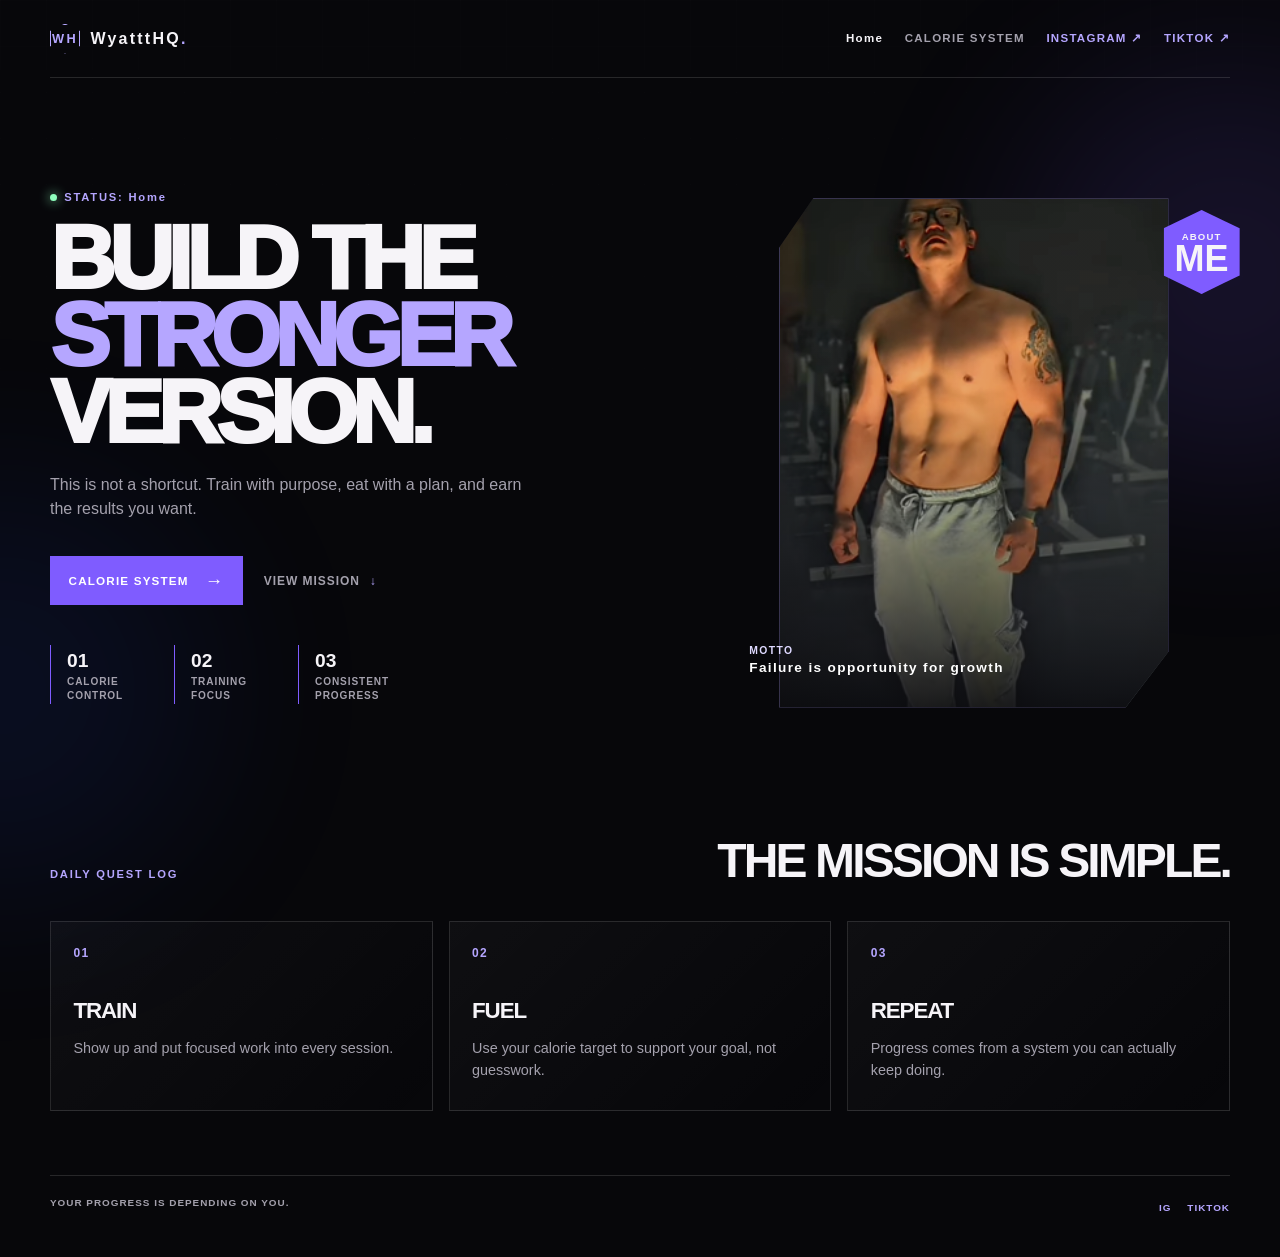
==== wyattthq/WyattHQ_Web/index.html @ 042cffc5 "Add files via upload" ====
<!DOCTYPE html>
<html lang="en">
<head>
  <meta charset="UTF-8" />
  <meta name="viewport" content="width=device-width, initial-scale=1.0" />
  <meta name="description" content="A responsive Solo Leveling-inspired fitness introduction." />
  <title>WyatttHQ | Build the Stronger Version</title>
  <link rel="stylesheet" href="style.css" />
</head>
<body class="home-page">
  <div class="page-glow glow-one"></div>
  <div class="page-glow glow-two"></div>

  <header class="site-header">
    <a class="brand" href="index.html" aria-label="WyatttHQ home">
      <span class="brand-mark">WH</span>
      <span>WyatttHQ<span class="brand-dot">.</span></span>
    </a>

    <button class="menu-button" id="menuButton" aria-label="Open navigation" aria-expanded="false">
      <span></span><span></span><span></span>
    </button>

    <nav class="main-nav" id="mainNav" aria-label="Main navigation">
      <a class="nav-link active" href="index.html">Home</a>
      <a class="nav-link" href="calculator.html">CALORIE SYSTEM</a>
      <a class="nav-link social-link" href="https://www.instagram.com/wyattt.hq/" target="_blank" rel="noreferrer">INSTAGRAM ↗</a>
      <a class="nav-link social-link" href="https://www.tiktok.com/@wyattt.hq" target="_blank" rel="noreferrer">TIKTOK ↗</a>
    </nav>
  </header>

  <main>
    <section class="page-section page-home" id="home">
      <div class="hero-grid">
        <div class="hero-copy">
          <p class="eyebrow"><span class="status-dot"></span>STATUS: Home</p>
          <h1>BUILD THE<br /><span>STRONGER</span><br />VERSION.</h1>
          <p class="hero-text">
            This is not a shortcut. Train with purpose, eat with a plan, and earn the results you want.
          </p>

          <div class="hero-actions">
            <a class="primary-button" href="calculator.html">CALORIE SYSTEM <span>→</span></a>
            <a class="text-button" href="#mission">VIEW MISSION <span>↓</span></a>
          </div>

          <div class="quick-stats" aria-label="Fitness system highlights">
            <div class="stat-card">
              <span class="stat-number">01</span>
              <span class="stat-label">CALORIE<br />CONTROL</span>
            </div>
            <div class="stat-card">
              <span class="stat-number">02</span>
              <span class="stat-label">TRAINING<br />FOCUS</span>
            </div>
            <div class="stat-card">
              <span class="stat-number">03</span>
              <span class="stat-label">CONSISTENT<br />PROGRESS</span>
            </div>
          </div>
        </div>

        <div class="hero-visual" aria-label="Fitness athlete photo">
          <div class="image-frame">
            <img src="images/hero-photo.png" alt="Athlete standing in a gym" />
          </div>
          <p class="photo-label">MOTTO<br /><strong>Failure is opportunity for growth</strong></p>
          <div class="rank-badge"><span>ABOUT</span><strong>ME</strong></div>
        </div>
      </div>

      <section class="mission-section" id="mission">
        <div class="section-heading">
          <p class="eyebrow">DAILY QUEST LOG</p>
          <h2>THE MISSION IS SIMPLE.</h2>
        </div>

        <div class="mission-grid">
          <article class="mission-card">
            <span class="mission-number">01</span>
            <h3>TRAIN</h3>
            <p>Show up and put focused work into every session.</p>
          </article>
          <article class="mission-card">
            <span class="mission-number">02</span>
            <h3>FUEL</h3>
            <p>Use your calorie target to support your goal, not guesswork.</p>
          </article>
          <article class="mission-card">
            <span class="mission-number">03</span>
            <h3>REPEAT</h3>
            <p>Progress comes from a system you can actually keep doing.</p>
          </article>
        </div>
      </section>
    </section>
  </main>

  <footer class="site-footer">
    <p>YOUR PROGRESS IS DEPENDING ON YOU.</p>
    <div>
      <a href="https://www.instagram.com/wyattt.hq/" target="_blank" rel="noreferrer">IG</a>
      <a href="https://www.tiktok.com/@wyattt.hq" target="_blank" rel="noreferrer">TIKTOK</a>
    </div>
  </footer>

  <script src="script.js"></script>
</body>
</html>
---- wyattthq/WyattHQ_Web/style.css ----
:root {
  --bg: #07070a;
  --panel: #101015;
  --panel-soft: #17171e;
  --line: rgba(255, 255, 255, 0.13);
  --text: #f6f4f8;
  --muted: #a4a1ad;
  --accent: #7f5cff;
  --accent-light: #b5a6ff;
  --danger: #ff5c7c;
  --max-width: 1180px;
}

* { box-sizing: border-box; }

html { scroll-behavior: smooth; }

body {
  margin: 0;
  min-width: 320px;
  background: var(--bg);
  color: var(--text);
  font-family: Arial, Helvetica, sans-serif;
  line-height: 1.5;
  overflow-x: hidden;
}

body::before {
  content: "";
  position: fixed;
  inset: 0;
  pointer-events: none;
  opacity: 0.14;
  background-image:
    linear-gradient(rgba(255, 255, 255, 0.06) 1px, transparent 1px),
    linear-gradient(90deg, rgba(255, 255, 255, 0.06) 1px, transparent 1px);
  background-size: 46px 46px;
  mask-image: linear-gradient(to bottom, black, transparent 78%);
}

.page-glow {
  position: fixed;
  width: 420px;
  height: 420px;
  border-radius: 50%;
  filter: blur(95px);
  pointer-events: none;
  opacity: 0.13;
  z-index: -1;
}

.glow-one { background: var(--accent); top: 4rem; right: -10rem; }
.glow-two { background: #2859ff; bottom: 0; left: -13rem; opacity: 0.09; }

a { color: inherit; text-decoration: none; }
button, input, select { font: inherit; }

.site-header {
  width: min(calc(100% - 3rem), var(--max-width));
  min-height: 78px;
  margin: 0 auto;
  display: flex;
  align-items: center;
  justify-content: space-between;
  border-bottom: 1px solid var(--line);
  position: relative;
  z-index: 10;
}

.brand {
  display: inline-flex;
  align-items: center;
  gap: 0.65rem;
  font-size: 1rem;
  font-weight: 900;
  letter-spacing: 0.14em;
}

.brand-mark {
  display: grid;
  place-items: center;
  width: 30px;
  height: 30px;
  border: 1px solid var(--accent-light);
  color: var(--accent-light);
  clip-path: polygon(50% 0, 100% 25%, 100% 75%, 50% 100%, 0 75%, 0 25%);
  font-size: 0.8rem;
}

.brand-dot { color: var(--accent-light); }

.main-nav { display: flex; align-items: center; gap: 1.35rem; }

.nav-link {
  color: var(--muted);
  font-size: 0.72rem;
  font-weight: 800;
  letter-spacing: 0.11em;
  transition: color 0.2s ease;
}

.nav-link:hover, .nav-link.active { color: var(--text); }
.social-link { color: var(--accent-light); }

.menu-button {
  display: none;
  border: 0;
  background: transparent;
  padding: 0.4rem;
  cursor: pointer;
}
.menu-button span { display: block; width: 24px; height: 2px; margin: 4px 0; background: var(--text); }

main { width: min(calc(100% - 3rem), var(--max-width)); margin: 0 auto; }

.page-section { min-height: calc(100vh - 140px); padding: 4.5rem 0 4rem; }

.hero-grid {
  min-height: 595px;
  display: grid;
  grid-template-columns: 1fr 0.85fr;
  gap: clamp(2rem, 5vw, 7rem);
  align-items: center;
}

.eyebrow, .small-label {
  color: var(--accent-light);
  margin: 0 0 1rem;
  font-size: 0.7rem;
  line-height: 1.2;
  font-weight: 800;
  letter-spacing: 0.16em;
}

.status-dot {
  display: inline-block;
  width: 7px;
  height: 7px;
  margin-right: 0.45rem;
  border-radius: 50%;
  background: #8fffbd;
  box-shadow: 0 0 12px #8fffbd;
}

h1, h2, h3, p { margin-top: 0; }

h1 {
  margin-bottom: 1.35rem;
  font-size: clamp(3rem, 7vw, 6rem);
  line-height: 0.86;
  letter-spacing: -0.07em;
  font-weight: 950;
}

h1 span { color: var(--accent-light); }

.hero-text, .calculator-intro > p:not(.eyebrow) {
  max-width: 480px;
  color: var(--muted);
  font-size: 1rem;
}

.hero-actions { display: flex; align-items: center; gap: 1.3rem; margin: 2.2rem 0 2.5rem; flex-wrap: wrap; }

.primary-button {
  display: inline-flex;
  align-items: center;
  gap: 1rem;
  border: 1px solid var(--accent);
  background: var(--accent);
  color: white;
  padding: 0.92rem 1.1rem;
  cursor: pointer;
  font-weight: 900;
  font-size: 0.73rem;
  letter-spacing: 0.1em;
  transition: transform 0.2s ease, background 0.2s ease;
}

.primary-button span { font-size: 1.15rem; line-height: 0; }
.primary-button:hover { transform: translateY(-2px); background: #6e4aef; }

.text-button { color: var(--muted); font-weight: 800; font-size: 0.75rem; letter-spacing: 0.08em; }
.text-button span { color: var(--accent-light); margin-left: 0.35rem; }

.quick-stats { display: flex; gap: 0.75rem; flex-wrap: wrap; }
.stat-card { border-left: 1px solid var(--accent); padding: 0.1rem 1rem; min-width: 112px; }
.stat-number { display: block; font-size: 1.2rem; font-weight: 900; }
.stat-label { display: block; color: var(--muted); font-size: 0.63rem; font-weight: 800; letter-spacing: 0.09em; line-height: 1.35; }

.hero-visual { position: relative; min-height: 520px; display: flex; align-items: end; justify-content: center; }

.image-frame {
  width: min(100%, 390px);
  height: 510px;
  overflow: hidden;
  position: relative;
  border: 1px solid rgba(181, 166, 255, 0.28);
  background: linear-gradient(160deg, #12121b, #050506);
  clip-path: polygon(9% 0, 100% 0, 100% 89%, 89% 100%, 0 100%, 0 10%);
}

.image-frame::after {
  content: "";
  position: absolute;
  inset: 0;
  background: linear-gradient(to top, rgba(7, 7, 10, 0.9), rgba(7, 7, 10, 0.05) 60%);
}

.image-frame img { width: 100%; height: 100%; object-fit: cover; object-position: center; filter: contrast(1.08) saturate(0.85); }

.photo-label { position: absolute; bottom: 1.8rem; left: 2rem; z-index: 2; margin: 0; color: #ded9ff; font-size: 0.65rem; font-weight: 800; letter-spacing: 0.13em; line-height: 1.5; }
.photo-label strong { color: white; font-size: 0.85rem; }

.rank-badge {
  position: absolute;
  right: -0.6rem;
  top: 1.4rem;
  display: flex;
  flex-direction: column;
  align-items: center;
  justify-content: center;
  width: 76px;
  height: 84px;
  background: var(--accent);
  clip-path: polygon(50% 0, 100% 22%, 100% 78%, 50% 100%, 0 78%, 0 22%);
  box-shadow: 0 0 35px rgba(127, 92, 255, 0.5);
}
.rank-badge span { font-size: 0.6rem; font-weight: 900; letter-spacing: 0.12em; }
.rank-badge strong { font-size: 2.25rem; line-height: 0.8; }

.mission-section { padding-top: 5rem; }
.section-heading { display: flex; align-items: end; justify-content: space-between; gap: 2rem; margin-bottom: 1.5rem; }
.section-heading h2 { margin-bottom: 0; font-size: clamp(1.85rem, 4vw, 3rem); letter-spacing: -0.06em; }

.mission-grid { display: grid; grid-template-columns: repeat(3, 1fr); gap: 1rem; }
.mission-card { min-height: 190px; padding: 1.4rem; border: 1px solid var(--line); background: linear-gradient(135deg, rgba(255, 255, 255, 0.035), transparent); }
.mission-number { display: block; color: var(--accent-light); margin-bottom: 2rem; font-size: 0.75rem; font-weight: 900; letter-spacing: 0.11em; }
.mission-card h3 { margin-bottom: 0.65rem; font-size: 1.4rem; letter-spacing: -0.05em; }
.mission-card p { color: var(--muted); font-size: 0.9rem; margin-bottom: 0; }

.calculator-intro { max-width: 690px; margin-bottom: 3rem; }
.calculator-intro h1 { margin-bottom: 1rem; }

.calculator-layout { display: grid; grid-template-columns: minmax(0, 1.25fr) minmax(285px, 0.75fr); gap: 1.25rem; align-items: start; }
.calculator-form, .results-panel { border: 1px solid var(--line); background: rgba(16, 16, 21, 0.84); }
.calculator-form { padding: clamp(1.3rem, 3vw, 2rem); }
.results-panel { padding: clamp(1.3rem, 3vw, 2rem); position: sticky; top: 1rem; }

.form-title-row { display: flex; justify-content: space-between; gap: 1rem; align-items: start; border-bottom: 1px solid var(--line); padding-bottom: 1.2rem; margin-bottom: 1.5rem; }
.form-title-row h2, .results-panel h2 { margin-bottom: 0; font-size: 1.35rem; letter-spacing: -0.04em; }
.form-level { color: var(--accent-light); padding: 0.35rem 0.5rem; border: 1px solid rgba(181, 166, 255, 0.35); font-size: 0.65rem; font-weight: 900; letter-spacing: 0.1em; }

.form-grid { display: grid; grid-template-columns: repeat(2, 1fr); gap: 1rem; }
.form-grid label { color: #d5d2dc; font-size: 0.68rem; font-weight: 800; letter-spacing: 0.09em; }

input, select {
  display: block;
  width: 100%;
  margin-top: 0.45rem;
  min-height: 47px;
  padding: 0.65rem 0.75rem;
  border: 1px solid var(--line);
  border-radius: 0;
  outline: none;
  color: var(--text);
  background: #0b0b10;
}
input:focus, select:focus { border-color: var(--accent-light); box-shadow: 0 0 0 3px rgba(127, 92, 255, 0.14); }
select { appearance: auto; }

.goal-fieldset { margin: 1.5rem 0; padding: 1.1rem; border: 1px solid var(--line); }
.goal-fieldset legend { padding: 0 0.45rem; color: var(--accent-light); font-size: 0.65rem; font-weight: 900; letter-spacing: 0.12em; }
.goal-fieldset { display: grid; grid-template-columns: repeat(3, 1fr); gap: 0.75rem; }
.goal-option { position: relative; cursor: pointer; }
.goal-option input { position: absolute; opacity: 0; pointer-events: none; }
.goal-option span { display: block; border: 1px solid var(--line); padding: 0.78rem 0.55rem; text-align: center; color: var(--muted); font-size: 0.67rem; font-weight: 900; letter-spacing: 0.05em; }
.goal-option input:checked + span { color: white; border-color: var(--accent); background: rgba(127, 92, 255, 0.18); }

.calculate-button { width: 100%; justify-content: center; }
.form-note { margin: 0.95rem 0 0; color: var(--muted); font-size: 0.74rem; }

.result-main { margin-top: 1.4rem; padding: 1.3rem; border: 1px solid rgba(181, 166, 255, 0.28); background: radial-gradient(circle at 100% 0, rgba(127, 92, 255, 0.22), transparent 55%); }
.result-main > span { color: var(--accent-light); font-size: 0.65rem; font-weight: 900; letter-spacing: 0.12em; }
.result-main strong { display: block; margin: 0.4rem 0 0.5rem; font-size: clamp(2.35rem, 5vw, 3.5rem); line-height: 1; letter-spacing: -0.07em; }
.result-main small { color: var(--accent-light); font-size: 0.82rem; letter-spacing: 0; }
.result-main p { margin: 0; color: var(--muted); font-size: 0.82rem; }
.result-divider { height: 1px; background: var(--line); margin: 1.5rem 0 0.75rem; }
.result-list > div { display: flex; gap: 1rem; justify-content: space-between; padding: 0.75rem 0; border-bottom: 1px solid rgba(255, 255, 255, 0.07); }
.result-list span { color: var(--muted); font-size: 0.63rem; font-weight: 800; letter-spacing: 0.08em; }
.result-list strong { font-size: 0.77rem; text-align: right; }
.disclaimer { margin: 1.15rem 0 0; color: #767381; font-size: 0.69rem; }

.calculator-tip { display: flex; align-items: start; gap: 0.8rem; max-width: 800px; margin-top: 1.35rem; border-left: 2px solid var(--accent); padding: 0.85rem 1rem; background: rgba(127, 92, 255, 0.08); }
.calculator-tip p { margin: 0; color: var(--muted); font-size: 0.83rem; }
.calculator-tip strong { color: white; }
.tip-icon { color: var(--accent-light); font-weight: 900; }

.site-footer { width: min(calc(100% - 3rem), var(--max-width)); margin: 0 auto; display: flex; align-items: center; justify-content: space-between; gap: 1rem; padding: 1.25rem 0 2.25rem; border-top: 1px solid var(--line); color: var(--muted); font-size: 0.62rem; font-weight: 800; letter-spacing: 0.1em; }
.site-footer div { display: flex; gap: 1rem; }
.site-footer a { color: var(--accent-light); }

@media (max-width: 820px) {
  .site-header { width: min(calc(100% - 2rem), var(--max-width)); min-height: 68px; }
  main, .site-footer { width: min(calc(100% - 2rem), var(--max-width)); }
  .menu-button { display: block; }
  .main-nav { display: none; position: absolute; top: 67px; right: 0; left: 0; padding: 1rem; flex-direction: column; align-items: stretch; background: #111116; border: 1px solid var(--line); }
  .main-nav.open { display: flex; }
  .nav-link { padding: 0.65rem; }
  .hero-grid { grid-template-columns: 1fr; min-height: auto; gap: 2rem; }
  .hero-copy { padding-top: 1rem; }
  .hero-visual { min-height: auto; }
  .image-frame { height: min(500px, 120vw); }
  .calculator-layout { grid-template-columns: 1fr; }
  .results-panel { position: static; }
}

@media (max-width: 560px) {
  .page-section { padding-top: 3rem; }
  .hero-actions { align-items: stretch; gap: 1rem; }
  .primary-button, .text-button { width: 100%; justify-content: center; }
  .text-button { padding: 0.4rem; }
  .quick-stats { display: grid; grid-template-columns: repeat(3, 1fr); gap: 0.4rem; }
  .stat-card { min-width: 0; padding: 0.1rem 0.55rem; }
  .stat-number { font-size: 1rem; }
  .stat-label { font-size: 0.56rem; }
  .rank-badge { right: -0.45rem; top: 1rem; width: 65px; height: 72px; }
  .mission-grid { grid-template-columns: 1fr; }
  .mission-card { min-height: auto; }
  .section-heading { display: block; }
  .form-grid { grid-template-columns: 1fr; }
  .goal-fieldset { grid-template-columns: 1fr; }
  .site-footer { align-items: flex-start; flex-direction: column; }
}


/* Separate calculator.html page */
.calculator-page-header {
  display: grid;
  grid-template-columns: minmax(0, 1fr) minmax(260px, 0.48fr);
  gap: 1.25rem;
  align-items: end;
  margin-bottom: 3rem;
}

.calculator-page-header .calculator-intro { margin-bottom: 0; }

.system-file-card {
  min-height: 250px;
  display: flex;
  flex-direction: column;
  align-items: flex-start;
  justify-content: space-between;
  padding: 1.5rem;
  border: 1px solid rgba(181, 166, 255, 0.33);
  background:
    linear-gradient(135deg, rgba(127, 92, 255, 0.18), rgba(16, 16, 21, 0.95) 50%),
    rgba(16, 16, 21, 0.84);
  clip-path: polygon(10% 0, 100% 0, 100% 88%, 88% 100%, 0 100%, 0 12%);
}

.system-file-label {
  color: var(--accent-light);
  font-size: 0.64rem;
  font-weight: 900;
  letter-spacing: 0.14em;
}

.system-file-card strong {
  font-size: clamp(1.6rem, 3vw, 2.35rem);
  line-height: 0.93;
  letter-spacing: -0.07em;
}

.system-file-card p {
  max-width: 260px;
  margin-bottom: 0;
  color: var(--muted);
  font-size: 0.79rem;
}

.system-file-card a {
  color: white;
  font-size: 0.67rem;
  font-weight: 900;
  letter-spacing: 0.12em;
}

.system-file-card a span { color: var(--accent-light); margin-left: 0.35rem; }

.system-guide {
  display: grid;
  grid-template-columns: repeat(3, 1fr);
  gap: 1rem;
  margin-top: 1.25rem;
}

.system-guide article {
  min-height: 185px;
  padding: 1.3rem;
  border: 1px solid var(--line);
  background: linear-gradient(145deg, rgba(255,255,255,0.035), transparent 60%);
}

.system-guide span {
  display: block;
  margin-bottom: 2rem;
  color: var(--accent-light);
  font-size: 0.68rem;
  font-weight: 900;
  letter-spacing: 0.13em;
}

.system-guide h2 {
  margin-bottom: 0.7rem;
  font-size: 1rem;
  line-height: 1;
  letter-spacing: -0.04em;
}

.system-guide p {
  margin-bottom: 0;
  color: var(--muted);
  font-size: 0.82rem;
}

@media (max-width: 820px) {
  .calculator-page-header { grid-template-columns: 1fr; }
  .system-file-card { min-height: 215px; }
}

@media (max-width: 560px) {
  .system-guide { grid-template-columns: 1fr; }
  .system-guide article { min-height: auto; }
  .system-guide span { margin-bottom: 1.25rem; }
}
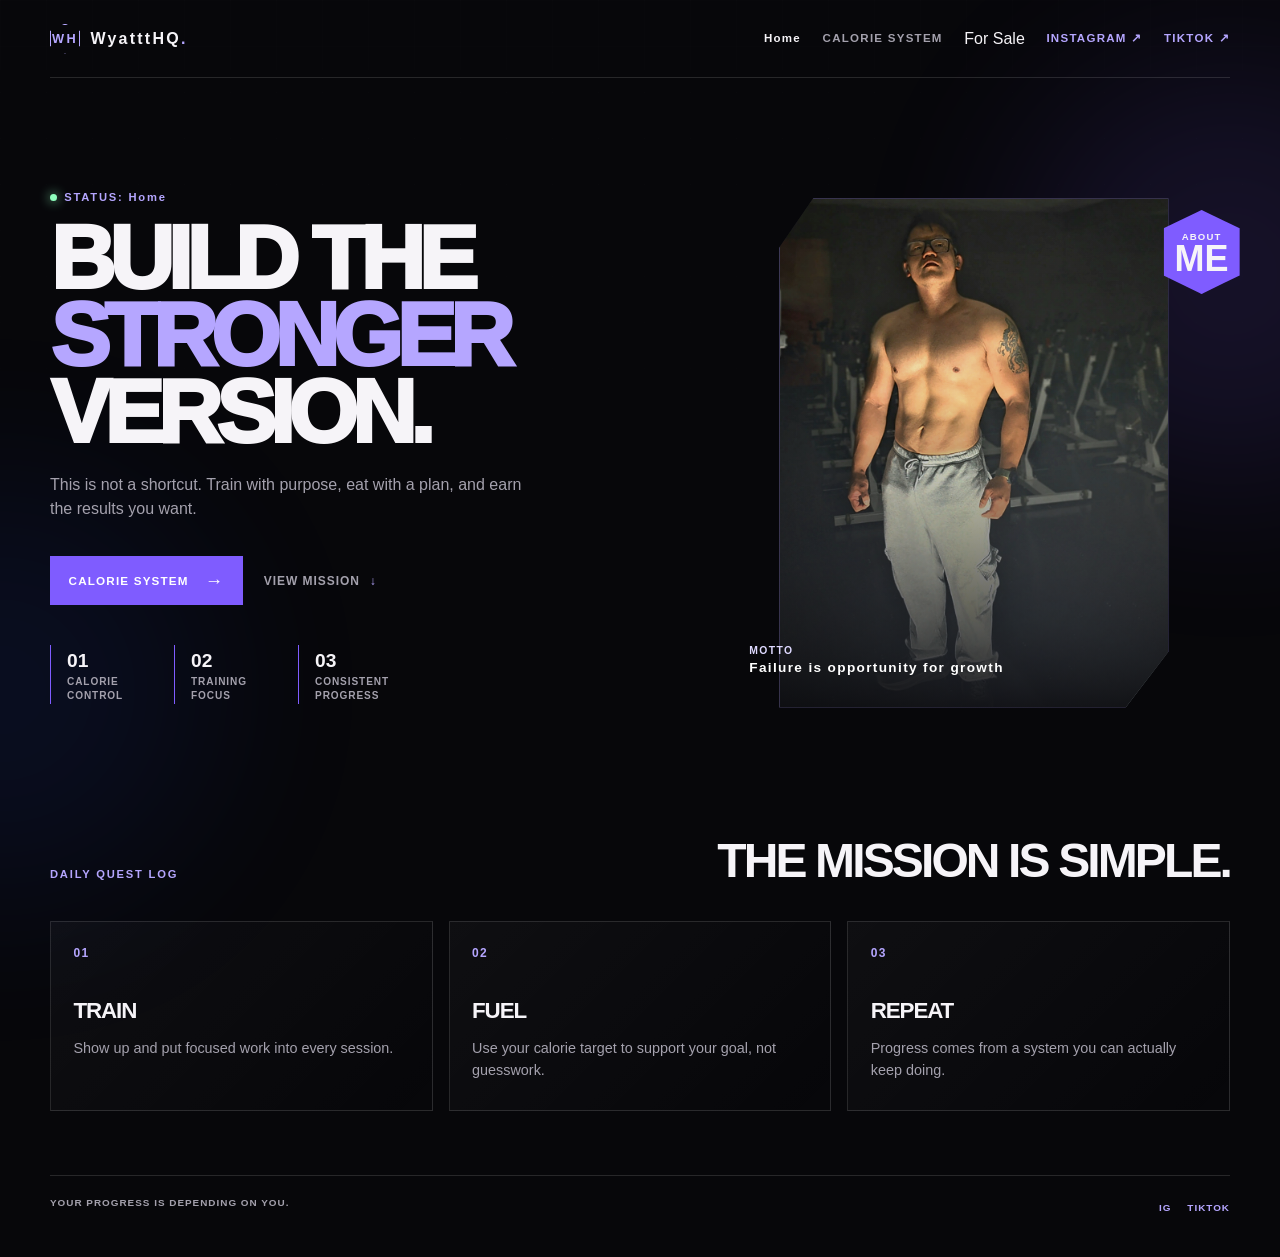
==== commit 308f2941: "draft2" ====
--- a/wyattthq/WyattHQ_Web/index.html
+++ b/wyattthq/WyattHQ_Web/index.html
@@ -5,7 +5,7 @@
   <meta name="viewport" content="width=device-width, initial-scale=1.0" />
   <meta name="description" content="A responsive Solo Leveling-inspired fitness introduction." />
   <title>WyatttHQ | Build the Stronger Version</title>
-  <link rel="stylesheet" href="style.css" />
+  <link rel="stylesheet" href="css/style.css" />
 </head>
 <body class="home-page">
   <div class="page-glow glow-one"></div>
@@ -24,6 +24,7 @@
     <nav class="main-nav" id="mainNav" aria-label="Main navigation">
       <a class="nav-link active" href="index.html">Home</a>
       <a class="nav-link" href="calculator.html">CALORIE SYSTEM</a>
+      <a href="sale.html">For Sale</a>
       <a class="nav-link social-link" href="https://www.instagram.com/wyattt.hq/" target="_blank" rel="noreferrer">INSTAGRAM ↗</a>
       <a class="nav-link social-link" href="https://www.tiktok.com/@wyattt.hq" target="_blank" rel="noreferrer">TIKTOK ↗</a>
     </nav>
@@ -62,7 +63,7 @@
 
         <div class="hero-visual" aria-label="Fitness athlete photo">
           <div class="image-frame">
-            <img src="images/hero-photo.png" alt="Athlete standing in a gym" />
+            <img src="images/hero-photo.jpg" alt="Athlete standing in a gym" />
           </div>
           <p class="photo-label">MOTTO<br /><strong>Failure is opportunity for growth</strong></p>
           <div class="rank-badge"><span>ABOUT</span><strong>ME</strong></div>
--- a/wyattthq/WyattHQ_Web/css/style.css
+++ b/wyattthq/WyattHQ_Web/css/style.css
@@ -0,0 +1,436 @@
+:root {
+  --bg: #07070a;
+  --panel: #101015;
+  --panel-soft: #17171e;
+  --line: rgba(255, 255, 255, 0.13);
+  --text: #f6f4f8;
+  --muted: #a4a1ad;
+  --accent: #7f5cff;
+  --accent-light: #b5a6ff;
+  --danger: #ff5c7c;
+  --max-width: 1180px;
+}
+
+* { box-sizing: border-box; }
+
+html { scroll-behavior: smooth; }
+
+body {
+  margin: 0;
+  min-width: 320px;
+  background: var(--bg);
+  color: var(--text);
+  font-family: Arial, Helvetica, sans-serif;
+  line-height: 1.5;
+  overflow-x: hidden;
+}
+
+body::before {
+  content: "";
+  position: fixed;
+  inset: 0;
+  pointer-events: none;
+  opacity: 0.14;
+  background-image:
+    linear-gradient(rgba(255, 255, 255, 0.06) 1px, transparent 1px),
+    linear-gradient(90deg, rgba(255, 255, 255, 0.06) 1px, transparent 1px);
+  background-size: 46px 46px;
+  mask-image: linear-gradient(to bottom, black, transparent 78%);
+}
+
+.page-glow {
+  position: fixed;
+  width: 420px;
+  height: 420px;
+  border-radius: 50%;
+  filter: blur(95px);
+  pointer-events: none;
+  opacity: 0.13;
+  z-index: -1;
+}
+
+.glow-one { background: var(--accent); top: 4rem; right: -10rem; }
+.glow-two { background: #2859ff; bottom: 0; left: -13rem; opacity: 0.09; }
+
+a { color: inherit; text-decoration: none; }
+button, input, select { font: inherit; }
+
+.site-header {
+  width: min(calc(100% - 3rem), var(--max-width));
+  min-height: 78px;
+  margin: 0 auto;
+  display: flex;
+  align-items: center;
+  justify-content: space-between;
+  border-bottom: 1px solid var(--line);
+  position: relative;
+  z-index: 10;
+}
+
+.brand {
+  display: inline-flex;
+  align-items: center;
+  gap: 0.65rem;
+  font-size: 1rem;
+  font-weight: 900;
+  letter-spacing: 0.14em;
+}
+
+.brand-mark {
+  display: grid;
+  place-items: center;
+  width: 30px;
+  height: 30px;
+  border: 1px solid var(--accent-light);
+  color: var(--accent-light);
+  clip-path: polygon(50% 0, 100% 25%, 100% 75%, 50% 100%, 0 75%, 0 25%);
+  font-size: 0.8rem;
+}
+
+.brand-dot { color: var(--accent-light); }
+
+.main-nav { display: flex; align-items: center; gap: 1.35rem; }
+
+.nav-link {
+  color: var(--muted);
+  font-size: 0.72rem;
+  font-weight: 800;
+  letter-spacing: 0.11em;
+  transition: color 0.2s ease;
+}
+
+.nav-link:hover, .nav-link.active { color: var(--text); }
+.social-link { color: var(--accent-light); }
+
+.menu-button {
+  display: none;
+  border: 0;
+  background: transparent;
+  padding: 0.4rem;
+  cursor: pointer;
+}
+.menu-button span { display: block; width: 24px; height: 2px; margin: 4px 0; background: var(--text); }
+
+main { width: min(calc(100% - 3rem), var(--max-width)); margin: 0 auto; }
+
+.page-section { min-height: calc(100vh - 140px); padding: 4.5rem 0 4rem; }
+
+.hero-grid {
+  min-height: 595px;
+  display: grid;
+  grid-template-columns: 1fr 0.85fr;
+  gap: clamp(2rem, 5vw, 7rem);
+  align-items: center;
+}
+
+.eyebrow, .small-label {
+  color: var(--accent-light);
+  margin: 0 0 1rem;
+  font-size: 0.7rem;
+  line-height: 1.2;
+  font-weight: 800;
+  letter-spacing: 0.16em;
+}
+
+.status-dot {
+  display: inline-block;
+  width: 7px;
+  height: 7px;
+  margin-right: 0.45rem;
+  border-radius: 50%;
+  background: #8fffbd;
+  box-shadow: 0 0 12px #8fffbd;
+}
+
+h1, h2, h3, p { margin-top: 0; }
+
+h1 {
+  margin-bottom: 1.35rem;
+  font-size: clamp(3rem, 7vw, 6rem);
+  line-height: 0.86;
+  letter-spacing: -0.07em;
+  font-weight: 950;
+}
+
+h1 span { color: var(--accent-light); }
+
+.hero-text, .calculator-intro > p:not(.eyebrow) {
+  max-width: 480px;
+  color: var(--muted);
+  font-size: 1rem;
+}
+
+.hero-actions { display: flex; align-items: center; gap: 1.3rem; margin: 2.2rem 0 2.5rem; flex-wrap: wrap; }
+
+.primary-button {
+  display: inline-flex;
+  align-items: center;
+  gap: 1rem;
+  border: 1px solid var(--accent);
+  background: var(--accent);
+  color: white;
+  padding: 0.92rem 1.1rem;
+  cursor: pointer;
+  font-weight: 900;
+  font-size: 0.73rem;
+  letter-spacing: 0.1em;
+  transition: transform 0.2s ease, background 0.2s ease;
+}
+
+.primary-button span { font-size: 1.15rem; line-height: 0; }
+.primary-button:hover { transform: translateY(-2px); background: #6e4aef; }
+
+.text-button { color: var(--muted); font-weight: 800; font-size: 0.75rem; letter-spacing: 0.08em; }
+.text-button span { color: var(--accent-light); margin-left: 0.35rem; }
+
+.quick-stats { display: flex; gap: 0.75rem; flex-wrap: wrap; }
+.stat-card { border-left: 1px solid var(--accent); padding: 0.1rem 1rem; min-width: 112px; }
+.stat-number { display: block; font-size: 1.2rem; font-weight: 900; }
+.stat-label { display: block; color: var(--muted); font-size: 0.63rem; font-weight: 800; letter-spacing: 0.09em; line-height: 1.35; }
+
+.hero-visual { position: relative; min-height: 520px; display: flex; align-items: end; justify-content: center; }
+
+.image-frame {
+  width: min(100%, 390px);
+  height: 510px;
+  overflow: hidden;
+  position: relative;
+  border: 1px solid rgba(181, 166, 255, 0.28);
+  background: linear-gradient(160deg, #12121b, #050506);
+  clip-path: polygon(9% 0, 100% 0, 100% 89%, 89% 100%, 0 100%, 0 10%);
+}
+
+.image-frame::after {
+  content: "";
+  position: absolute;
+  inset: 0;
+  background: linear-gradient(to top, rgba(7, 7, 10, 0.9), rgba(7, 7, 10, 0.05) 60%);
+}
+
+.image-frame img { width: 100%; height: 100%; object-fit: cover; object-position: center; filter: contrast(1.08) saturate(0.85); }
+
+.photo-label { position: absolute; bottom: 1.8rem; left: 2rem; z-index: 2; margin: 0; color: #ded9ff; font-size: 0.65rem; font-weight: 800; letter-spacing: 0.13em; line-height: 1.5; }
+.photo-label strong { color: white; font-size: 0.85rem; }
+
+.rank-badge {
+  position: absolute;
+  right: -0.6rem;
+  top: 1.4rem;
+  display: flex;
+  flex-direction: column;
+  align-items: center;
+  justify-content: center;
+  width: 76px;
+  height: 84px;
+  background: var(--accent);
+  clip-path: polygon(50% 0, 100% 22%, 100% 78%, 50% 100%, 0 78%, 0 22%);
+  box-shadow: 0 0 35px rgba(127, 92, 255, 0.5);
+}
+.rank-badge span { font-size: 0.6rem; font-weight: 900; letter-spacing: 0.12em; }
+.rank-badge strong { font-size: 2.25rem; line-height: 0.8; }
+
+.mission-section { padding-top: 5rem; }
+.section-heading { display: flex; align-items: end; justify-content: space-between; gap: 2rem; margin-bottom: 1.5rem; }
+.section-heading h2 { margin-bottom: 0; font-size: clamp(1.85rem, 4vw, 3rem); letter-spacing: -0.06em; }
+
+.mission-grid { display: grid; grid-template-columns: repeat(3, 1fr); gap: 1rem; }
+.mission-card { min-height: 190px; padding: 1.4rem; border: 1px solid var(--line); background: linear-gradient(135deg, rgba(255, 255, 255, 0.035), transparent); }
+.mission-number { display: block; color: var(--accent-light); margin-bottom: 2rem; font-size: 0.75rem; font-weight: 900; letter-spacing: 0.11em; }
+.mission-card h3 { margin-bottom: 0.65rem; font-size: 1.4rem; letter-spacing: -0.05em; }
+.mission-card p { color: var(--muted); font-size: 0.9rem; margin-bottom: 0; }
+
+.calculator-intro { max-width: 690px; margin-bottom: 3rem; }
+.calculator-intro h1 { margin-bottom: 1rem; }
+
+.calculator-layout { display: grid; grid-template-columns: minmax(0, 1.25fr) minmax(285px, 0.75fr); gap: 1.25rem; align-items: start; }
+.calculator-form, .results-panel { border: 1px solid var(--line); background: rgba(16, 16, 21, 0.84); }
+.calculator-form { padding: clamp(1.3rem, 3vw, 2rem); }
+.results-panel { padding: clamp(1.3rem, 3vw, 2rem); position: sticky; top: 1rem; }
+
+.form-title-row { display: flex; justify-content: space-between; gap: 1rem; align-items: start; border-bottom: 1px solid var(--line); padding-bottom: 1.2rem; margin-bottom: 1.5rem; }
+.form-title-row h2, .results-panel h2 { margin-bottom: 0; font-size: 1.35rem; letter-spacing: -0.04em; }
+.form-level { color: var(--accent-light); padding: 0.35rem 0.5rem; border: 1px solid rgba(181, 166, 255, 0.35); font-size: 0.65rem; font-weight: 900; letter-spacing: 0.1em; }
+
+.form-grid { display: grid; grid-template-columns: repeat(2, 1fr); gap: 1rem; }
+.form-grid label { color: #d5d2dc; font-size: 0.68rem; font-weight: 800; letter-spacing: 0.09em; }
+
+input, select {
+  display: block;
+  width: 100%;
+  margin-top: 0.45rem;
+  min-height: 47px;
+  padding: 0.65rem 0.75rem;
+  border: 1px solid var(--line);
+  border-radius: 0;
+  outline: none;
+  color: var(--text);
+  background: #0b0b10;
+}
+input:focus, select:focus { border-color: var(--accent-light); box-shadow: 0 0 0 3px rgba(127, 92, 255, 0.14); }
+select { appearance: auto; }
+
+.goal-fieldset { margin: 1.5rem 0; padding: 1.1rem; border: 1px solid var(--line); }
+.goal-fieldset legend { padding: 0 0.45rem; color: var(--accent-light); font-size: 0.65rem; font-weight: 900; letter-spacing: 0.12em; }
+.goal-fieldset { display: grid; grid-template-columns: repeat(3, 1fr); gap: 0.75rem; }
+.goal-option { position: relative; cursor: pointer; }
+.goal-option input { position: absolute; opacity: 0; pointer-events: none; }
+.goal-option span { display: block; border: 1px solid var(--line); padding: 0.78rem 0.55rem; text-align: center; color: var(--muted); font-size: 0.67rem; font-weight: 900; letter-spacing: 0.05em; }
+.goal-option input:checked + span { color: white; border-color: var(--accent); background: rgba(127, 92, 255, 0.18); }
+
+.calculate-button { width: 100%; justify-content: center; }
+.form-note { margin: 0.95rem 0 0; color: var(--muted); font-size: 0.74rem; }
+
+.result-main { margin-top: 1.4rem; padding: 1.3rem; border: 1px solid rgba(181, 166, 255, 0.28); background: radial-gradient(circle at 100% 0, rgba(127, 92, 255, 0.22), transparent 55%); }
+.result-main > span { color: var(--accent-light); font-size: 0.65rem; font-weight: 900; letter-spacing: 0.12em; }
+.result-main strong { display: block; margin: 0.4rem 0 0.5rem; font-size: clamp(2.35rem, 5vw, 3.5rem); line-height: 1; letter-spacing: -0.07em; }
+.result-main small { color: var(--accent-light); font-size: 0.82rem; letter-spacing: 0; }
+.result-main p { margin: 0; color: var(--muted); font-size: 0.82rem; }
+.result-divider { height: 1px; background: var(--line); margin: 1.5rem 0 0.75rem; }
+.result-list > div { display: flex; gap: 1rem; justify-content: space-between; padding: 0.75rem 0; border-bottom: 1px solid rgba(255, 255, 255, 0.07); }
+.result-list span { color: var(--muted); font-size: 0.63rem; font-weight: 800; letter-spacing: 0.08em; }
+.result-list strong { font-size: 0.77rem; text-align: right; }
+.disclaimer { margin: 1.15rem 0 0; color: #767381; font-size: 0.69rem; }
+
+.calculator-tip { display: flex; align-items: start; gap: 0.8rem; max-width: 800px; margin-top: 1.35rem; border-left: 2px solid var(--accent); padding: 0.85rem 1rem; background: rgba(127, 92, 255, 0.08); }
+.calculator-tip p { margin: 0; color: var(--muted); font-size: 0.83rem; }
+.calculator-tip strong { color: white; }
+.tip-icon { color: var(--accent-light); font-weight: 900; }
+
+.site-footer { width: min(calc(100% - 3rem), var(--max-width)); margin: 0 auto; display: flex; align-items: center; justify-content: space-between; gap: 1rem; padding: 1.25rem 0 2.25rem; border-top: 1px solid var(--line); color: var(--muted); font-size: 0.62rem; font-weight: 800; letter-spacing: 0.1em; }
+.site-footer div { display: flex; gap: 1rem; }
+.site-footer a { color: var(--accent-light); }
+
+@media (max-width: 820px) {
+  .site-header { width: min(calc(100% - 2rem), var(--max-width)); min-height: 68px; }
+  main, .site-footer { width: min(calc(100% - 2rem), var(--max-width)); }
+  .menu-button { display: block; }
+  .main-nav { display: none; position: absolute; top: 67px; right: 0; left: 0; padding: 1rem; flex-direction: column; align-items: stretch; background: #111116; border: 1px solid var(--line); }
+  .main-nav.open { display: flex; }
+  .nav-link { padding: 0.65rem; }
+  .hero-grid { grid-template-columns: 1fr; min-height: auto; gap: 2rem; }
+  .hero-copy { padding-top: 1rem; }
+  .hero-visual { min-height: auto; }
+  .image-frame { height: min(500px, 120vw); }
+  .calculator-layout { grid-template-columns: 1fr; }
+  .results-panel { position: static; }
+}
+
+@media (max-width: 560px) {
+  .page-section { padding-top: 3rem; }
+  .hero-actions { align-items: stretch; gap: 1rem; }
+  .primary-button, .text-button { width: 100%; justify-content: center; }
+  .text-button { padding: 0.4rem; }
+  .quick-stats { display: grid; grid-template-columns: repeat(3, 1fr); gap: 0.4rem; }
+  .stat-card { min-width: 0; padding: 0.1rem 0.55rem; }
+  .stat-number { font-size: 1rem; }
+  .stat-label { font-size: 0.56rem; }
+  .rank-badge { right: -0.45rem; top: 1rem; width: 65px; height: 72px; }
+  .mission-grid { grid-template-columns: 1fr; }
+  .mission-card { min-height: auto; }
+  .section-heading { display: block; }
+  .form-grid { grid-template-columns: 1fr; }
+  .goal-fieldset { grid-template-columns: 1fr; }
+  .site-footer { align-items: flex-start; flex-direction: column; }
+}
+
+
+/* Separate calculator.html page */
+.calculator-page-header {
+  display: grid;
+  grid-template-columns: minmax(0, 1fr) minmax(260px, 0.48fr);
+  gap: 1.25rem;
+  align-items: end;
+  margin-bottom: 3rem;
+}
+
+.calculator-page-header .calculator-intro { margin-bottom: 0; }
+
+.system-file-card {
+  min-height: 250px;
+  display: flex;
+  flex-direction: column;
+  align-items: flex-start;
+  justify-content: space-between;
+  padding: 1.5rem;
+  border: 1px solid rgba(181, 166, 255, 0.33);
+  background:
+    linear-gradient(135deg, rgba(127, 92, 255, 0.18), rgba(16, 16, 21, 0.95) 50%),
+    rgba(16, 16, 21, 0.84);
+  clip-path: polygon(10% 0, 100% 0, 100% 88%, 88% 100%, 0 100%, 0 12%);
+}
+
+.system-file-label {
+  color: var(--accent-light);
+  font-size: 0.64rem;
+  font-weight: 900;
+  letter-spacing: 0.14em;
+}
+
+.system-file-card strong {
+  font-size: clamp(1.6rem, 3vw, 2.35rem);
+  line-height: 0.93;
+  letter-spacing: -0.07em;
+}
+
+.system-file-card p {
+  max-width: 260px;
+  margin-bottom: 0;
+  color: var(--muted);
+  font-size: 0.79rem;
+}
+
+.system-file-card a {
+  color: white;
+  font-size: 0.67rem;
+  font-weight: 900;
+  letter-spacing: 0.12em;
+}
+
+.system-file-card a span { color: var(--accent-light); margin-left: 0.35rem; }
+
+.system-guide {
+  display: grid;
+  grid-template-columns: repeat(3, 1fr);
+  gap: 1rem;
+  margin-top: 1.25rem;
+}
+
+.system-guide article {
+  min-height: 185px;
+  padding: 1.3rem;
+  border: 1px solid var(--line);
+  background: linear-gradient(145deg, rgba(255,255,255,0.035), transparent 60%);
+}
+
+.system-guide span {
+  display: block;
+  margin-bottom: 2rem;
+  color: var(--accent-light);
+  font-size: 0.68rem;
+  font-weight: 900;
+  letter-spacing: 0.13em;
+}
+
+.system-guide h2 {
+  margin-bottom: 0.7rem;
+  font-size: 1rem;
+  line-height: 1;
+  letter-spacing: -0.04em;
+}
+
+.system-guide p {
+  margin-bottom: 0;
+  color: var(--muted);
+  font-size: 0.82rem;
+}
+
+@media (max-width: 820px) {
+  .calculator-page-header { grid-template-columns: 1fr; }
+  .system-file-card { min-height: 215px; }
+}
+
+@media (max-width: 560px) {
+  .system-guide { grid-template-columns: 1fr; }
+  .system-guide article { min-height: auto; }
+  .system-guide span { margin-bottom: 1.25rem; }
+}
